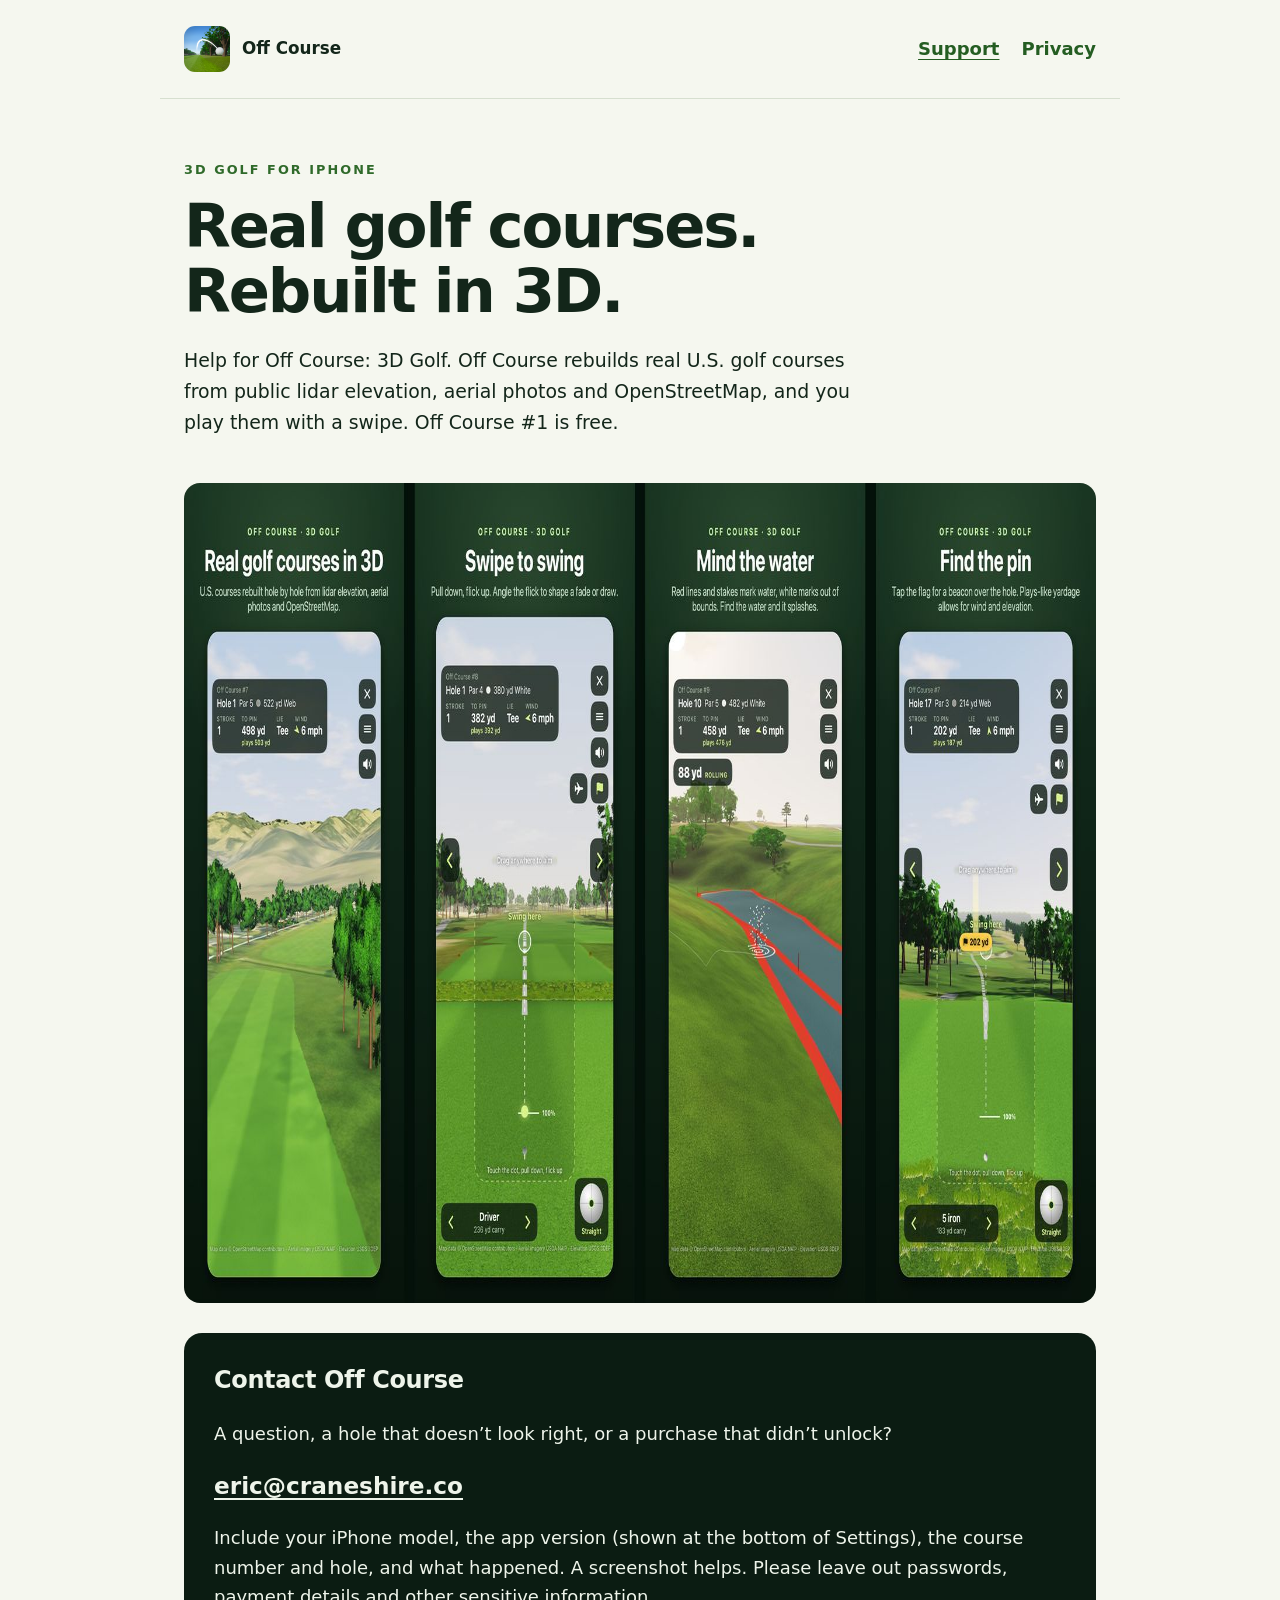
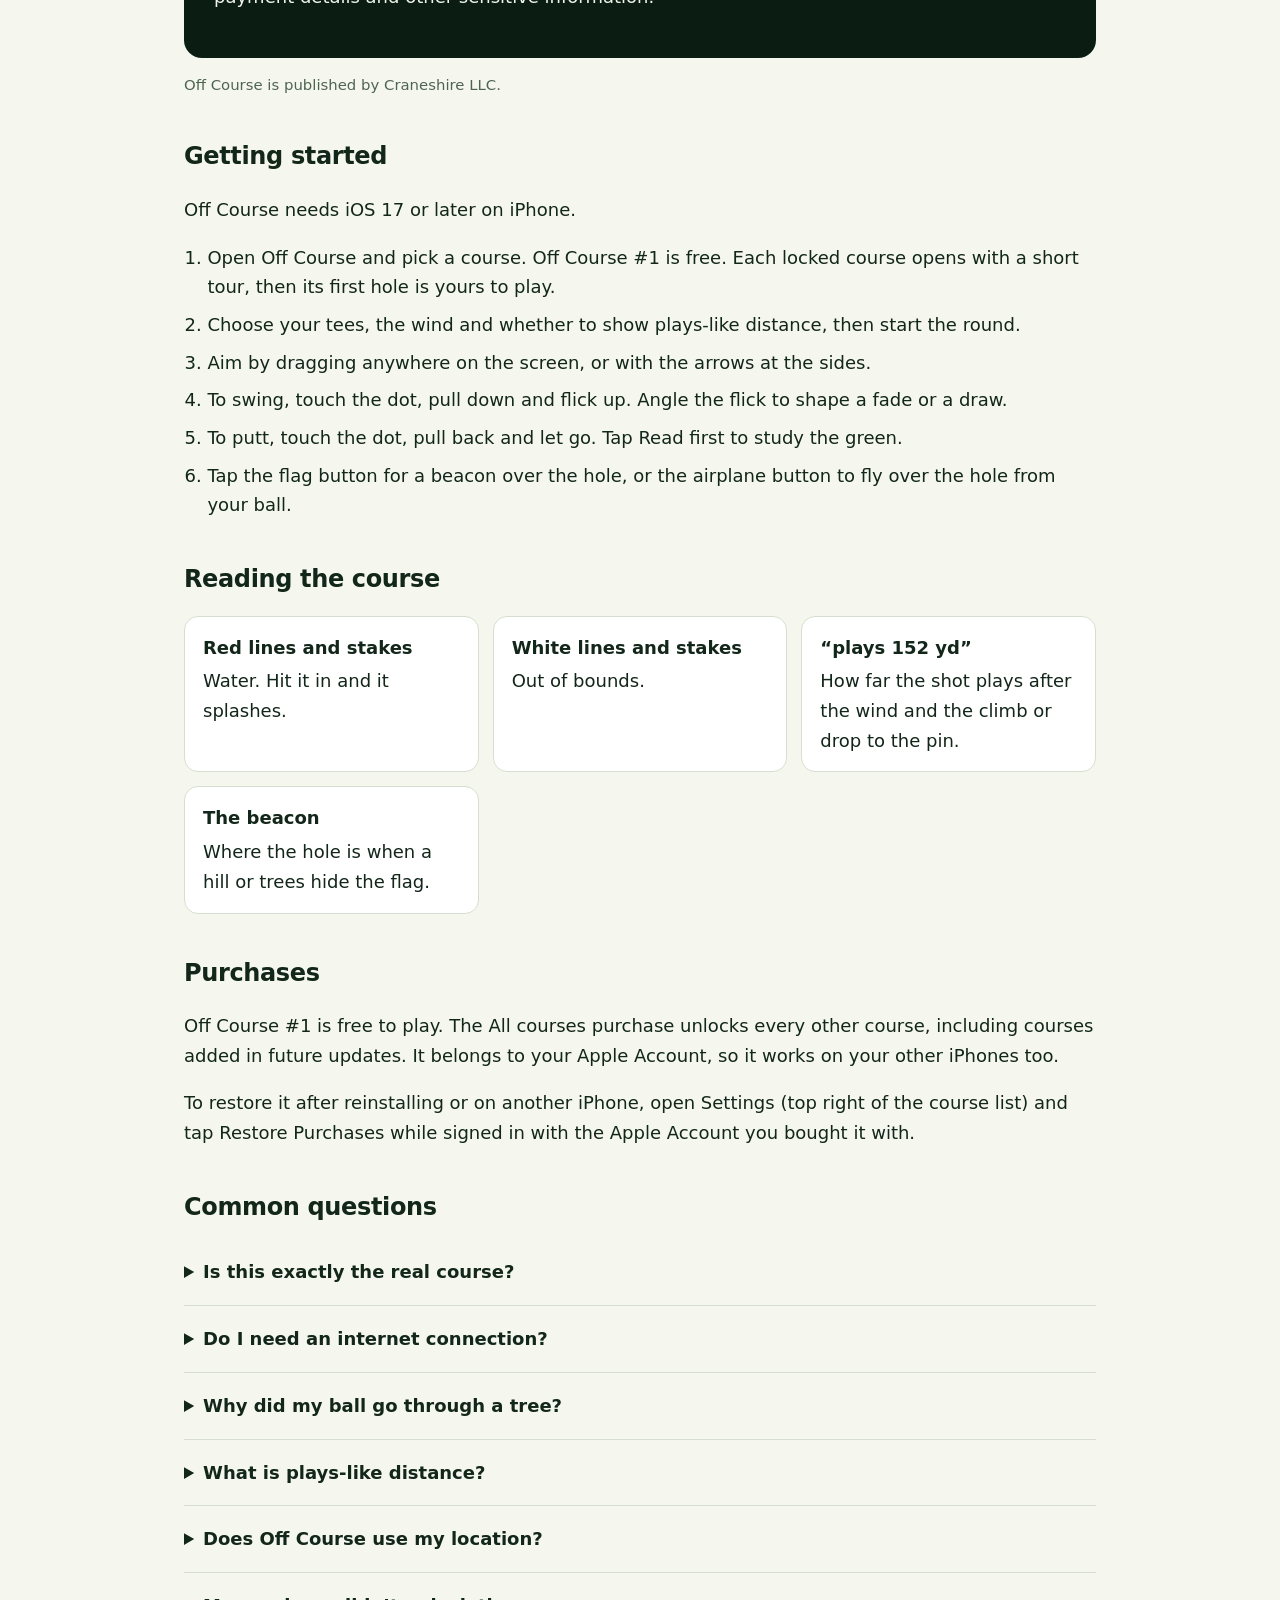
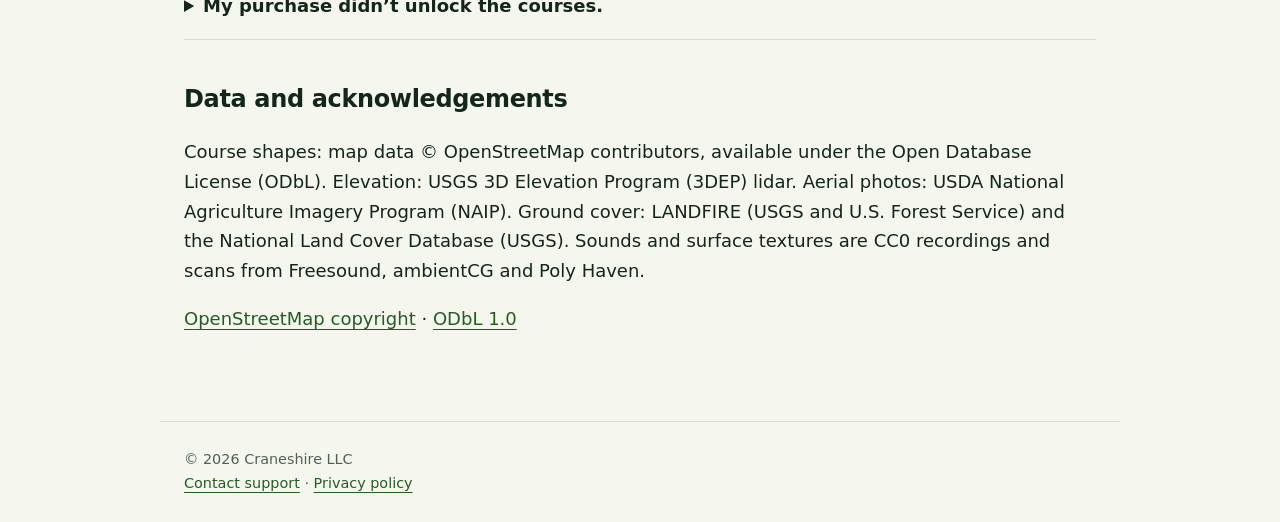
==== index.html @ 1bd62391 "Add Off Course support and privacy pages Support page with getting started, course markings, purchas" ====
<!doctype html>
<html lang="en"><head><meta charset="utf-8"><meta name="viewport" content="width=device-width,initial-scale=1">
<meta name="description" content="Support for Off Course: 3D Golf on iPhone. Real U.S. golf courses rebuilt in 3D from lidar and aerial photos, played with a swipe.">
<title>Support · Off Course: 3D Golf</title>
<link rel="icon" href="icon.png"><link rel="apple-touch-icon" href="icon.png"><link rel="stylesheet" href="style.css"></head><body>
<header><a class="brand" href="./"><img src="icon.png" alt=""><span>Off Course</span></a><nav aria-label="Main navigation"><a href="./" aria-current="page">Support</a><a href="privacy.html">Privacy</a></nav></header>
<main>
<section class="hero"><p class="eyebrow">3D golf for iPhone</p>
<h1>Real golf courses.<br>Rebuilt in 3D.</h1>
<p class="intro">Help for Off Course: 3D Golf. Off Course rebuilds real U.S. golf courses from public lidar elevation, aerial photos and OpenStreetMap, and you play them with a swipe. Off Course #1 is free.</p></section>
<img class="shot" src="screens.jpg" width="1562" height="820" alt="Four Off Course screens: a flyover of a course in the hills, the swing pad, a ball splashing into a creek marked with red stakes, and the beacon over the hole.">

<section class="contact"><h2>Contact Off Course</h2>
<p>A question, a hole that doesn’t look right, or a purchase that didn’t unlock?</p>
<a href="mailto:eric@craneshire.co?subject=Off%20Course%20support">eric@craneshire.co</a>
<p>Include your iPhone model, the app version (shown at the bottom of Settings), the course number and hole, and what happened. A screenshot helps. Please leave out passwords, payment details and other sensitive information.</p>
</section>
<p class="note">Off Course is published by Craneshire LLC.</p>

<section id="start"><h2>Getting started</h2>
<p>Off Course needs iOS 17 or later on iPhone.</p>
<ol class="steps">
<li>Open Off Course and pick a course. Off Course #1 is free. Each locked course opens with a short tour, then its first hole is yours to play.</li>
<li>Choose your tees, the wind and whether to show plays-like distance, then start the round.</li>
<li>Aim by dragging anywhere on the screen, or with the arrows at the sides.</li>
<li>To swing, touch the dot, pull down and flick up. Angle the flick to shape a fade or a draw.</li>
<li>To putt, touch the dot, pull back and let go. Tap Read first to study the green.</li>
<li>Tap the flag button for a beacon over the hole, or the airplane button to fly over the hole from your ball.</li>
</ol></section>

<section id="markings"><h2>Reading the course</h2>
<div class="keys">
<div class="key"><strong>Red lines and stakes</strong>Water. Hit it in and it splashes.</div>
<div class="key"><strong>White lines and stakes</strong>Out of bounds.</div>
<div class="key"><strong>“plays 152 yd”</strong>How far the shot plays after the wind and the climb or drop to the pin.</div>
<div class="key"><strong>The beacon</strong>Where the hole is when a hill or trees hide the flag.</div>
</div></section>

<section id="purchases"><h2>Purchases</h2>
<p>Off Course #1 is free to play. The All courses purchase unlocks every other course, including courses added in future updates. It belongs to your Apple Account, so it works on your other iPhones too.</p>
<p>To restore it after reinstalling or on another iPhone, open Settings (top right of the course list) and tap Restore Purchases while signed in with the Apple Account you bought it with.</p></section>

<h2>Common questions</h2>
<details><summary>Is this exactly the real course?</summary>
<p>Each course is rebuilt from public data: the ground from U.S. Geological Survey lidar, the fairways, greens, bunkers and water from OpenStreetMap, and the trees from aerial photos and lidar. Public maps can be incomplete or out of date, so a bunker, tree or green slope may differ from the course today. Green slopes and trees are approximate, and the pin is placed at random, not where it is on the day.</p>
<p>Courses are shown by number and nearby town. Off Course isn’t affiliated with or endorsed by any golf club.</p></details>
<details><summary>Do I need an internet connection?</summary>
<p>No. Every course is built into the app, so you can play anywhere. Buying or restoring the All courses purchase needs a connection.</p></details>
<details><summary>Why did my ball go through a tree?</summary>
<p>Trees aren’t solid walls. A ball that clips the edge of a tree can get through, a little slower. Hit the middle and it will probably meet a branch: some shots glance off, others get knocked down.</p></details>
<details><summary>What is plays-like distance?</summary>
<p>The distance a shot plays after the wind and the climb or drop to the pin, worked out with the same ball flight the game uses. The suggested club follows it. You can turn it off in the round setup or in the menu during a round.</p></details>
<details><summary>Does Off Course use my location?</summary>
<p>No. Off Course never asks for location access. See the <a href="privacy.html">privacy policy</a>.</p></details>
<details><summary>My purchase didn’t unlock the courses.</summary>
<p>Open Settings from the course list and tap Restore Purchases, signed in with the Apple Account you bought with. If the courses are still locked, email <a href="mailto:eric@craneshire.co?subject=Off%20Course%20purchase">eric@craneshire.co</a> with the date of the purchase.</p></details>

<section id="credits"><h2>Data and acknowledgements</h2>
<p>Course shapes: map data © OpenStreetMap contributors, available under the Open Database License (ODbL). Elevation: USGS 3D Elevation Program (3DEP) lidar. Aerial photos: USDA National Agriculture Imagery Program (NAIP). Ground cover: LANDFIRE (USGS and U.S. Forest Service) and the National Land Cover Database (USGS). Sounds and surface textures are CC0 recordings and scans from Freesound, ambientCG and Poly Haven.</p>
<p><a href="https://www.openstreetmap.org/copyright">OpenStreetMap copyright</a> · <a href="https://opendatacommons.org/licenses/odbl/1-0/">ODbL 1.0</a></p></section>
</main>
<footer>© 2026 Craneshire LLC<br><a href="mailto:eric@craneshire.co?subject=Off%20Course%20support">Contact support</a> · <a href="privacy.html">Privacy policy</a></footer></body></html>
---- style.css ----
:root{--bg:#04110a;--panel:#0b1c12;--line:#1f3626;--text:#eef4ea;--muted:#a8bda3;--accent:#d9f28a;--link:#d9f28a;--contact-bg:#d9f28a;--contact-text:#0b1c12;color-scheme:dark}
@media (prefers-color-scheme:light){:root{--bg:#f5f7ef;--panel:#ffffff;--line:#d6dfcf;--text:#13261a;--muted:#4f6450;--accent:#2f6a2a;--link:#245d22;--contact-bg:#0b1c12;--contact-text:#eef4ea;color-scheme:light}}
*{box-sizing:border-box}
body{margin:0;background:var(--bg);color:var(--text);font:18px/1.65 system-ui,-apple-system,sans-serif}
a{color:var(--link);text-underline-offset:4px}
a:hover{text-decoration-thickness:2px}
header,main,footer{max-width:960px;margin:auto;padding:26px 24px}
header{display:flex;align-items:center;justify-content:space-between;gap:20px;border-bottom:1px solid var(--line)}
.brand{display:flex;align-items:center;gap:12px;text-decoration:none;font-weight:750;color:var(--text);font-size:1.05rem}
.brand img{width:46px;height:46px;border-radius:11px}
nav{display:flex;gap:22px;font-weight:600}
nav a{text-decoration:none}
nav a[aria-current]{text-decoration:underline}
h1{font-size:clamp(2.3rem,6vw,3.8rem);letter-spacing:-.035em;line-height:1.06;margin:14px 0 22px}
h2{font-size:1.5rem;letter-spacing:-.015em;margin:40px 0 12px}
.eyebrow{letter-spacing:.16em;text-transform:uppercase;font-size:.8rem;font-weight:750;color:var(--accent);margin:0}
.intro{max-width:700px;font-size:1.18rem}
.hero{padding:34px 0 18px}
.shot{display:block;width:100%;max-width:960px;border-radius:16px;margin:8px 0 6px}
.contact{background:var(--contact-bg);color:var(--contact-text);padding:28px 30px;border-radius:18px;margin:30px 0 10px}
.contact h2{margin-top:0}
.contact a{color:var(--contact-text);font-weight:750;font-size:clamp(1.1rem,4vw,1.45rem);overflow-wrap:anywhere}
.steps{padding-left:1.3em}
li{margin:8px 0}
details{padding:18px 0;border-bottom:1px solid var(--line)}
summary{font-weight:700;cursor:pointer}
details p{max-width:760px;margin:10px 0 0}
.policy{max-width:780px}
.note{color:var(--muted);font-size:.93rem}
.keys{display:grid;grid-template-columns:repeat(auto-fit,minmax(240px,1fr));gap:14px;margin:16px 0}
.key{background:var(--panel);border:1px solid var(--line);border-radius:14px;padding:16px 18px}
.key strong{display:block;margin-bottom:4px}
footer{border-top:1px solid var(--line);color:var(--muted);font-size:.9rem;margin-top:44px}
@media (max-width:560px){header,main,footer{padding:18px 16px}header{flex-direction:column;align-items:flex-start}.contact{padding:22px}}
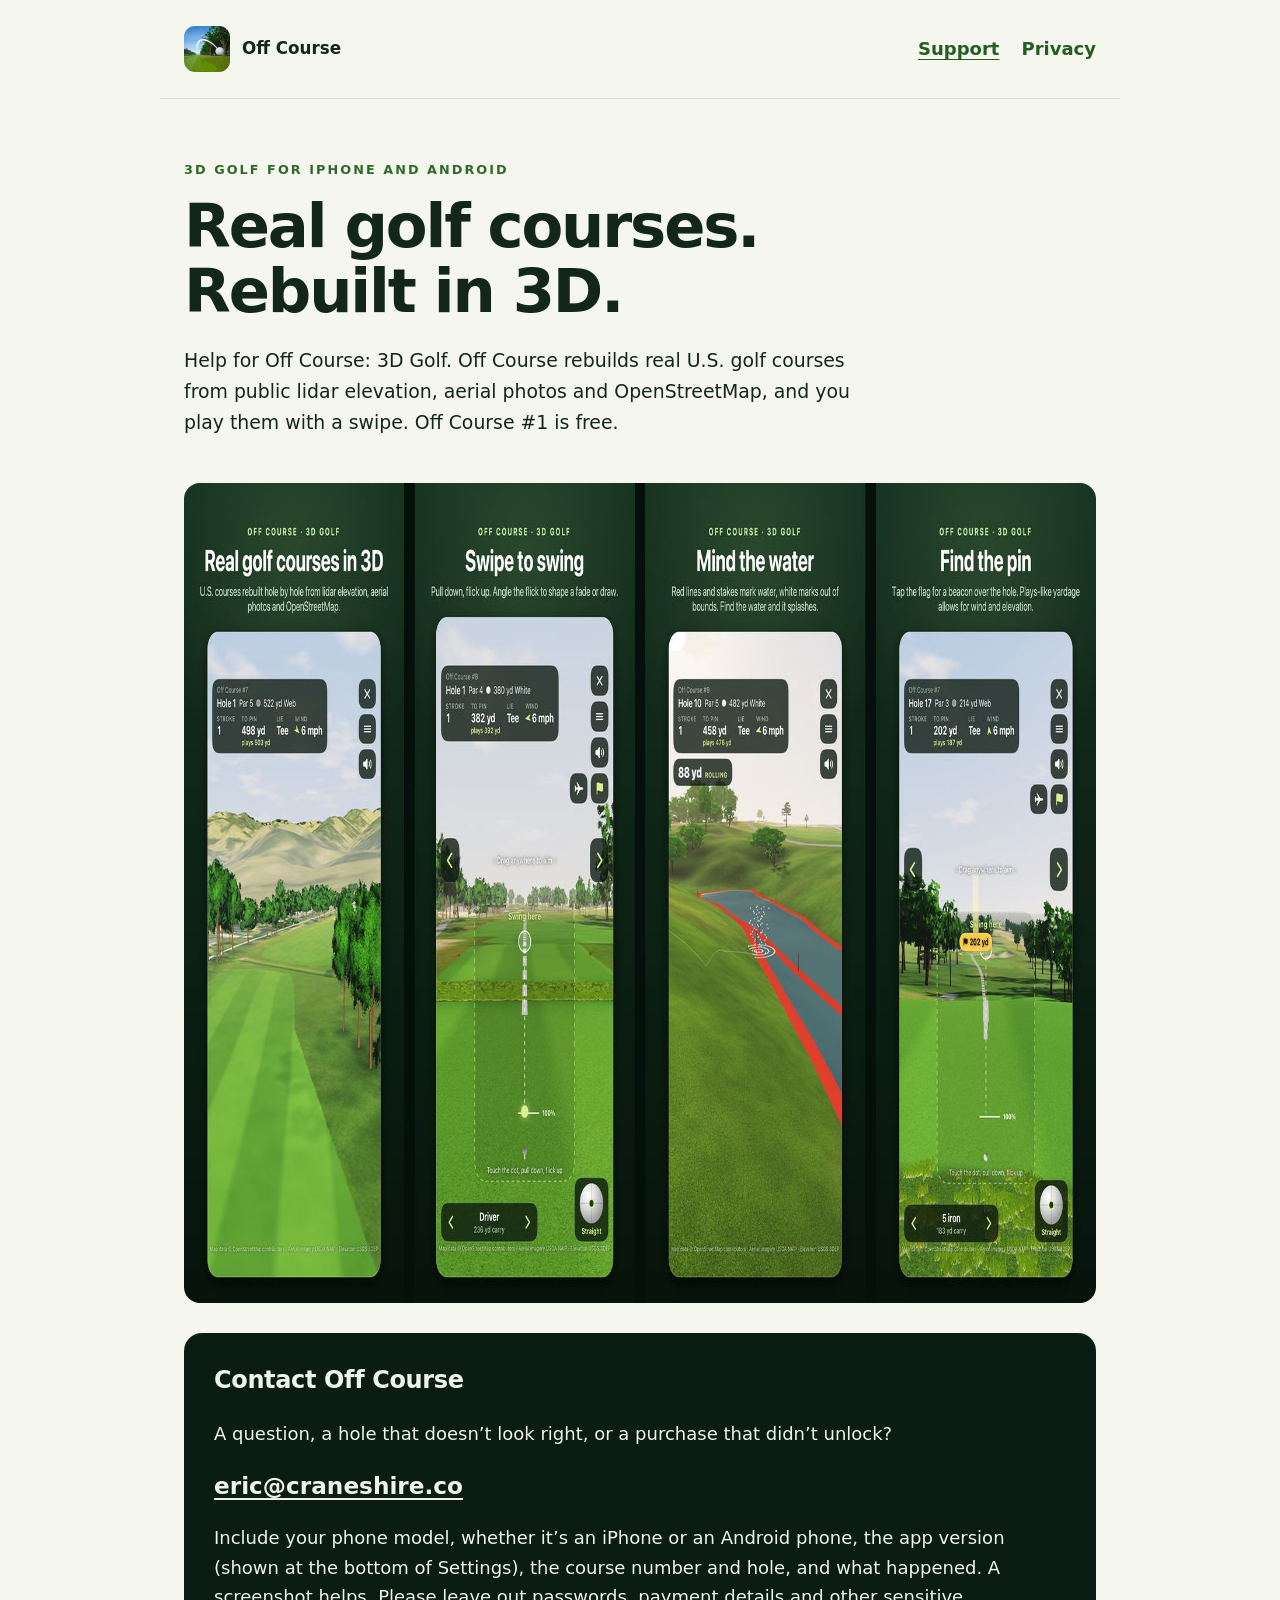
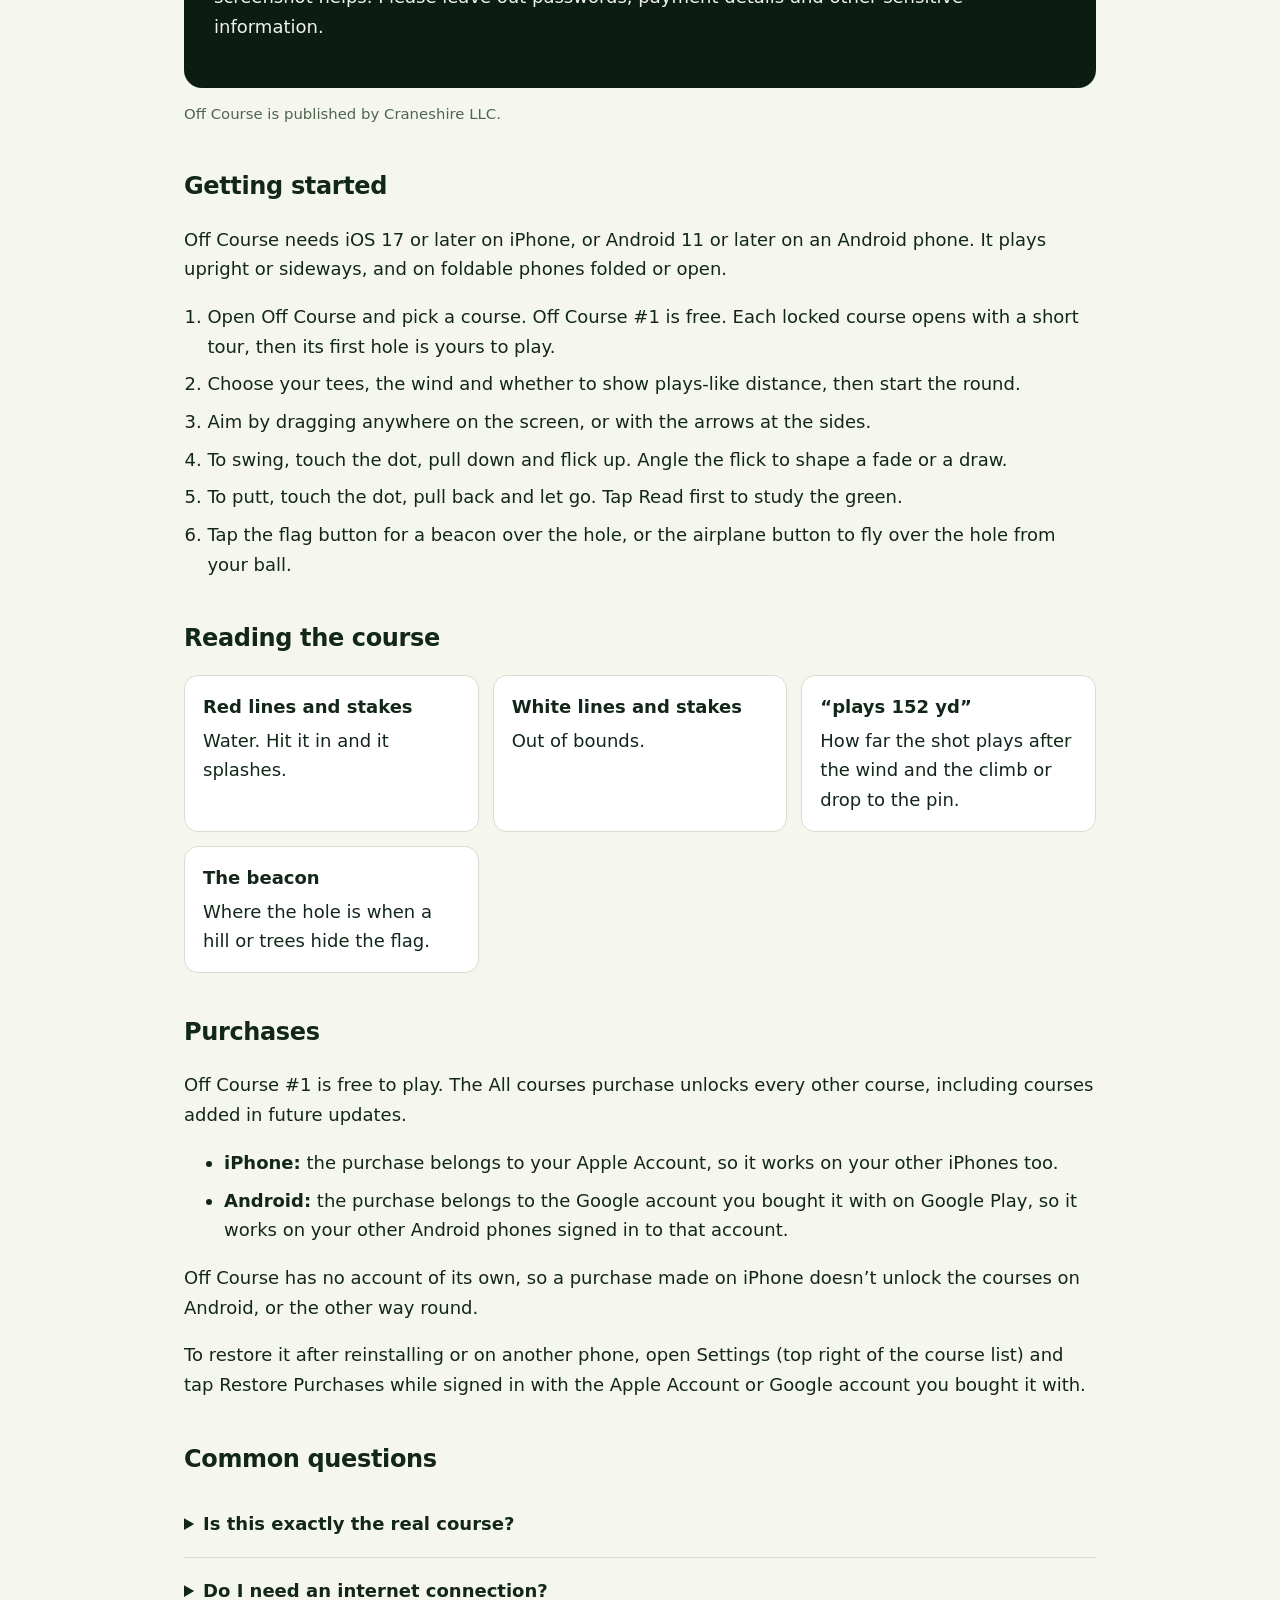
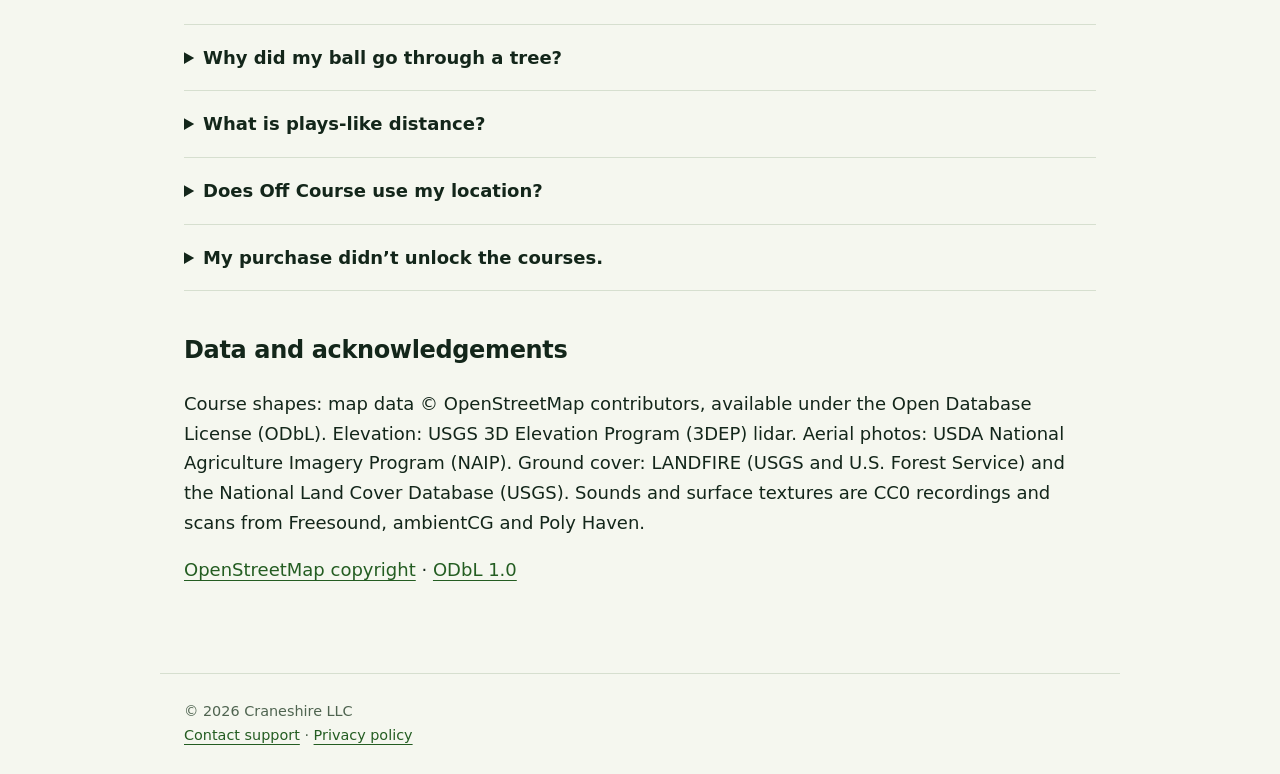
==== commit 39ebc205: "Add Android to the Off Course support and privacy pages Support: iPhone and Android requirements (iO" ====
--- a/index.html
+++ b/index.html
@@ -1,11 +1,11 @@
 <!doctype html>
 <html lang="en"><head><meta charset="utf-8"><meta name="viewport" content="width=device-width,initial-scale=1">
-<meta name="description" content="Support for Off Course: 3D Golf on iPhone. Real U.S. golf courses rebuilt in 3D from lidar and aerial photos, played with a swipe.">
+<meta name="description" content="Support for Off Course: 3D Golf on iPhone and Android. Real U.S. golf courses rebuilt in 3D from lidar and aerial photos, played with a swipe.">
 <title>Support · Off Course: 3D Golf</title>
 <link rel="icon" href="icon.png"><link rel="apple-touch-icon" href="icon.png"><link rel="stylesheet" href="style.css"></head><body>
 <header><a class="brand" href="./"><img src="icon.png" alt=""><span>Off Course</span></a><nav aria-label="Main navigation"><a href="./" aria-current="page">Support</a><a href="privacy.html">Privacy</a></nav></header>
 <main>
-<section class="hero"><p class="eyebrow">3D golf for iPhone</p>
+<section class="hero"><p class="eyebrow">3D golf for iPhone and Android</p>
 <h1>Real golf courses.<br>Rebuilt in 3D.</h1>
 <p class="intro">Help for Off Course: 3D Golf. Off Course rebuilds real U.S. golf courses from public lidar elevation, aerial photos and OpenStreetMap, and you play them with a swipe. Off Course #1 is free.</p></section>
 <img class="shot" src="screens.jpg" width="1562" height="820" alt="Four Off Course screens: a flyover of a course in the hills, the swing pad, a ball splashing into a creek marked with red stakes, and the beacon over the hole.">
@@ -13,12 +13,12 @@
 <section class="contact"><h2>Contact Off Course</h2>
 <p>A question, a hole that doesn’t look right, or a purchase that didn’t unlock?</p>
 <a href="mailto:eric@craneshire.co?subject=Off%20Course%20support">eric@craneshire.co</a>
-<p>Include your iPhone model, the app version (shown at the bottom of Settings), the course number and hole, and what happened. A screenshot helps. Please leave out passwords, payment details and other sensitive information.</p>
+<p>Include your phone model, whether it’s an iPhone or an Android phone, the app version (shown at the bottom of Settings), the course number and hole, and what happened. A screenshot helps. Please leave out passwords, payment details and other sensitive information.</p>
 </section>
 <p class="note">Off Course is published by Craneshire LLC.</p>
 
 <section id="start"><h2>Getting started</h2>
-<p>Off Course needs iOS 17 or later on iPhone.</p>
+<p>Off Course needs iOS 17 or later on iPhone, or Android 11 or later on an Android phone. It plays upright or sideways, and on foldable phones folded or open.</p>
 <ol class="steps">
 <li>Open Off Course and pick a course. Off Course #1 is free. Each locked course opens with a short tour, then its first hole is yours to play.</li>
 <li>Choose your tees, the wind and whether to show plays-like distance, then start the round.</li>
@@ -37,8 +37,13 @@
 </div></section>
 
 <section id="purchases"><h2>Purchases</h2>
-<p>Off Course #1 is free to play. The All courses purchase unlocks every other course, including courses added in future updates. It belongs to your Apple Account, so it works on your other iPhones too.</p>
-<p>To restore it after reinstalling or on another iPhone, open Settings (top right of the course list) and tap Restore Purchases while signed in with the Apple Account you bought it with.</p></section>
+<p>Off Course #1 is free to play. The All courses purchase unlocks every other course, including courses added in future updates.</p>
+<ul>
+<li><strong>iPhone:</strong> the purchase belongs to your Apple Account, so it works on your other iPhones too.</li>
+<li><strong>Android:</strong> the purchase belongs to the Google account you bought it with on Google Play, so it works on your other Android phones signed in to that account.</li>
+</ul>
+<p>Off Course has no account of its own, so a purchase made on iPhone doesn’t unlock the courses on Android, or the other way round.</p>
+<p>To restore it after reinstalling or on another phone, open Settings (top right of the course list) and tap Restore Purchases while signed in with the Apple Account or Google account you bought it with.</p></section>
 
 <h2>Common questions</h2>
 <details><summary>Is this exactly the real course?</summary>
@@ -53,7 +58,7 @@
 <details><summary>Does Off Course use my location?</summary>
 <p>No. Off Course never asks for location access. See the <a href="privacy.html">privacy policy</a>.</p></details>
 <details><summary>My purchase didn’t unlock the courses.</summary>
-<p>Open Settings from the course list and tap Restore Purchases, signed in with the Apple Account you bought with. If the courses are still locked, email <a href="mailto:eric@craneshire.co?subject=Off%20Course%20purchase">eric@craneshire.co</a> with the date of the purchase.</p></details>
+<p>Open Settings from the course list and tap Restore Purchases, signed in with the Apple Account or Google account you bought with. A purchase on one platform doesn’t carry over to the other. If the courses are still locked, email <a href="mailto:eric@craneshire.co?subject=Off%20Course%20purchase">eric@craneshire.co</a> with the date of the purchase.</p></details>
 
 <section id="credits"><h2>Data and acknowledgements</h2>
 <p>Course shapes: map data © OpenStreetMap contributors, available under the Open Database License (ODbL). Elevation: USGS 3D Elevation Program (3DEP) lidar. Aerial photos: USDA National Agriculture Imagery Program (NAIP). Ground cover: LANDFIRE (USGS and U.S. Forest Service) and the National Land Cover Database (USGS). Sounds and surface textures are CC0 recordings and scans from Freesound, ambientCG and Poly Haven.</p>
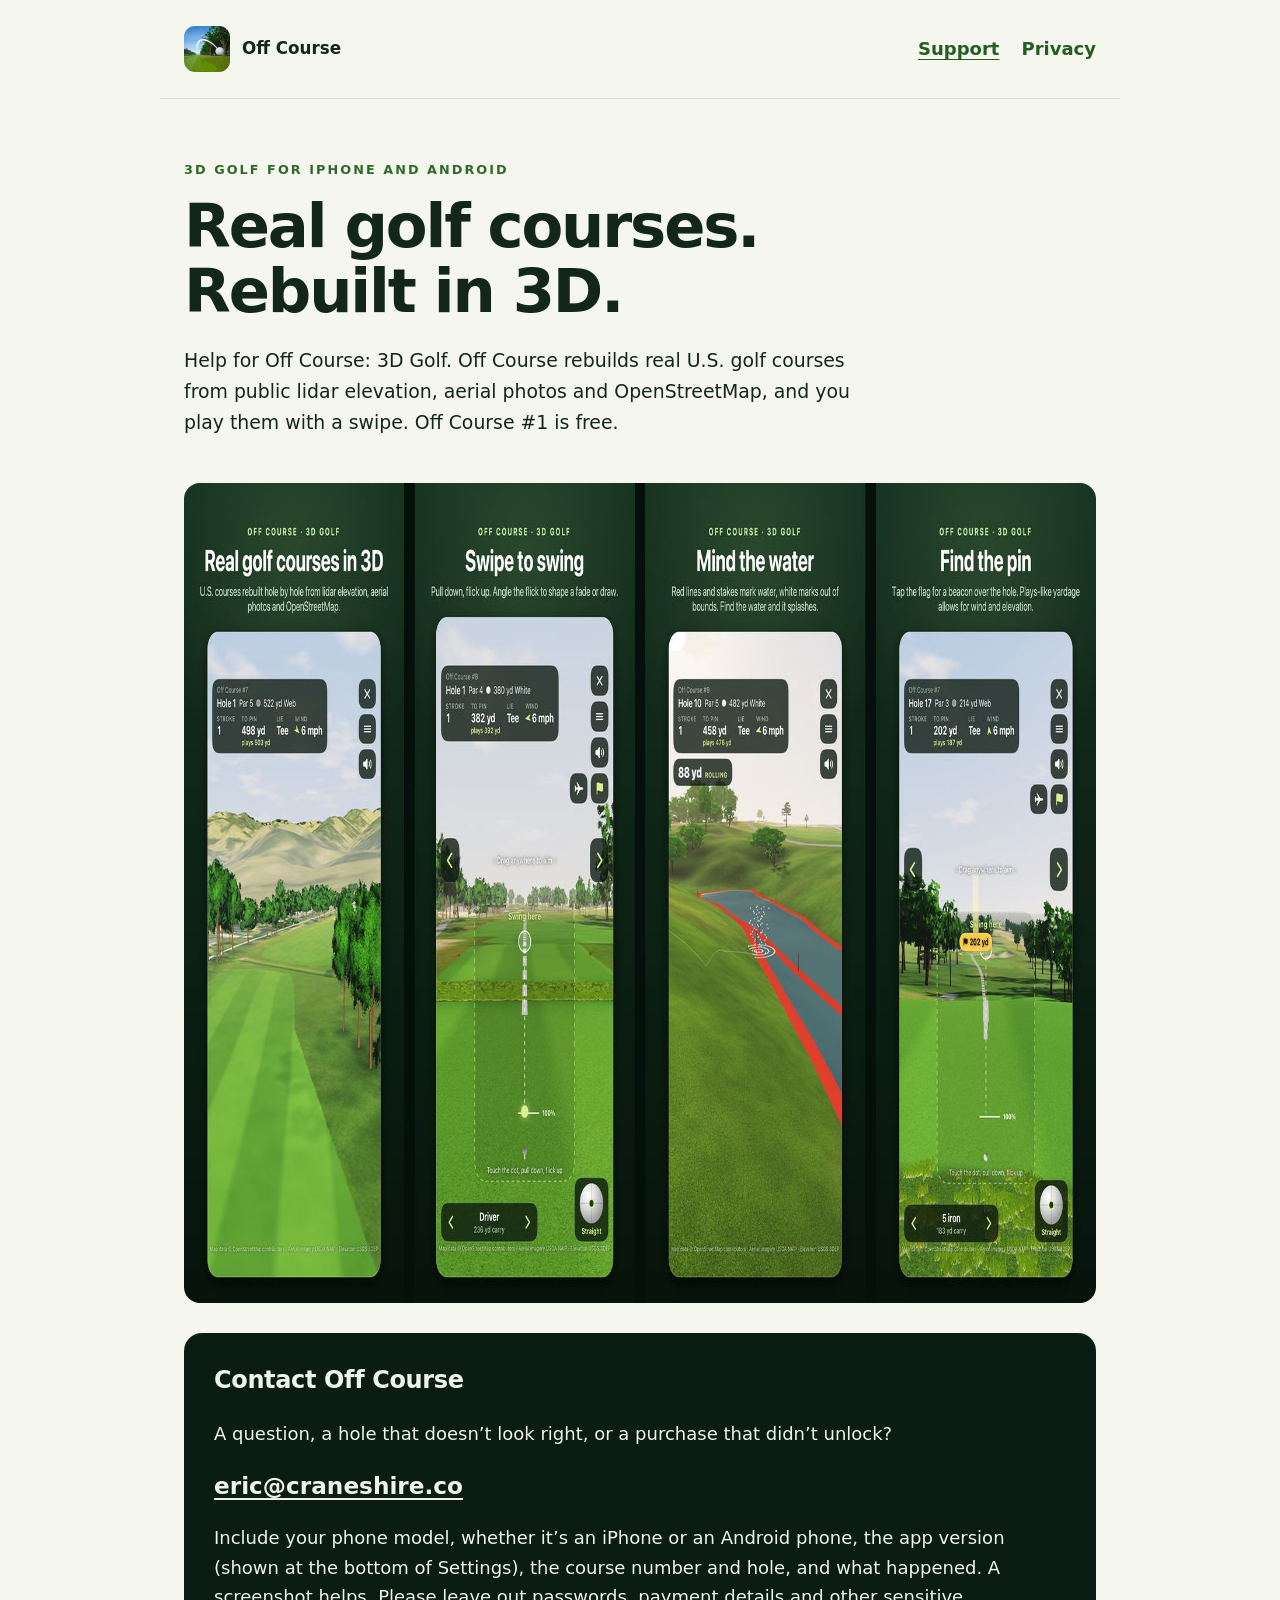
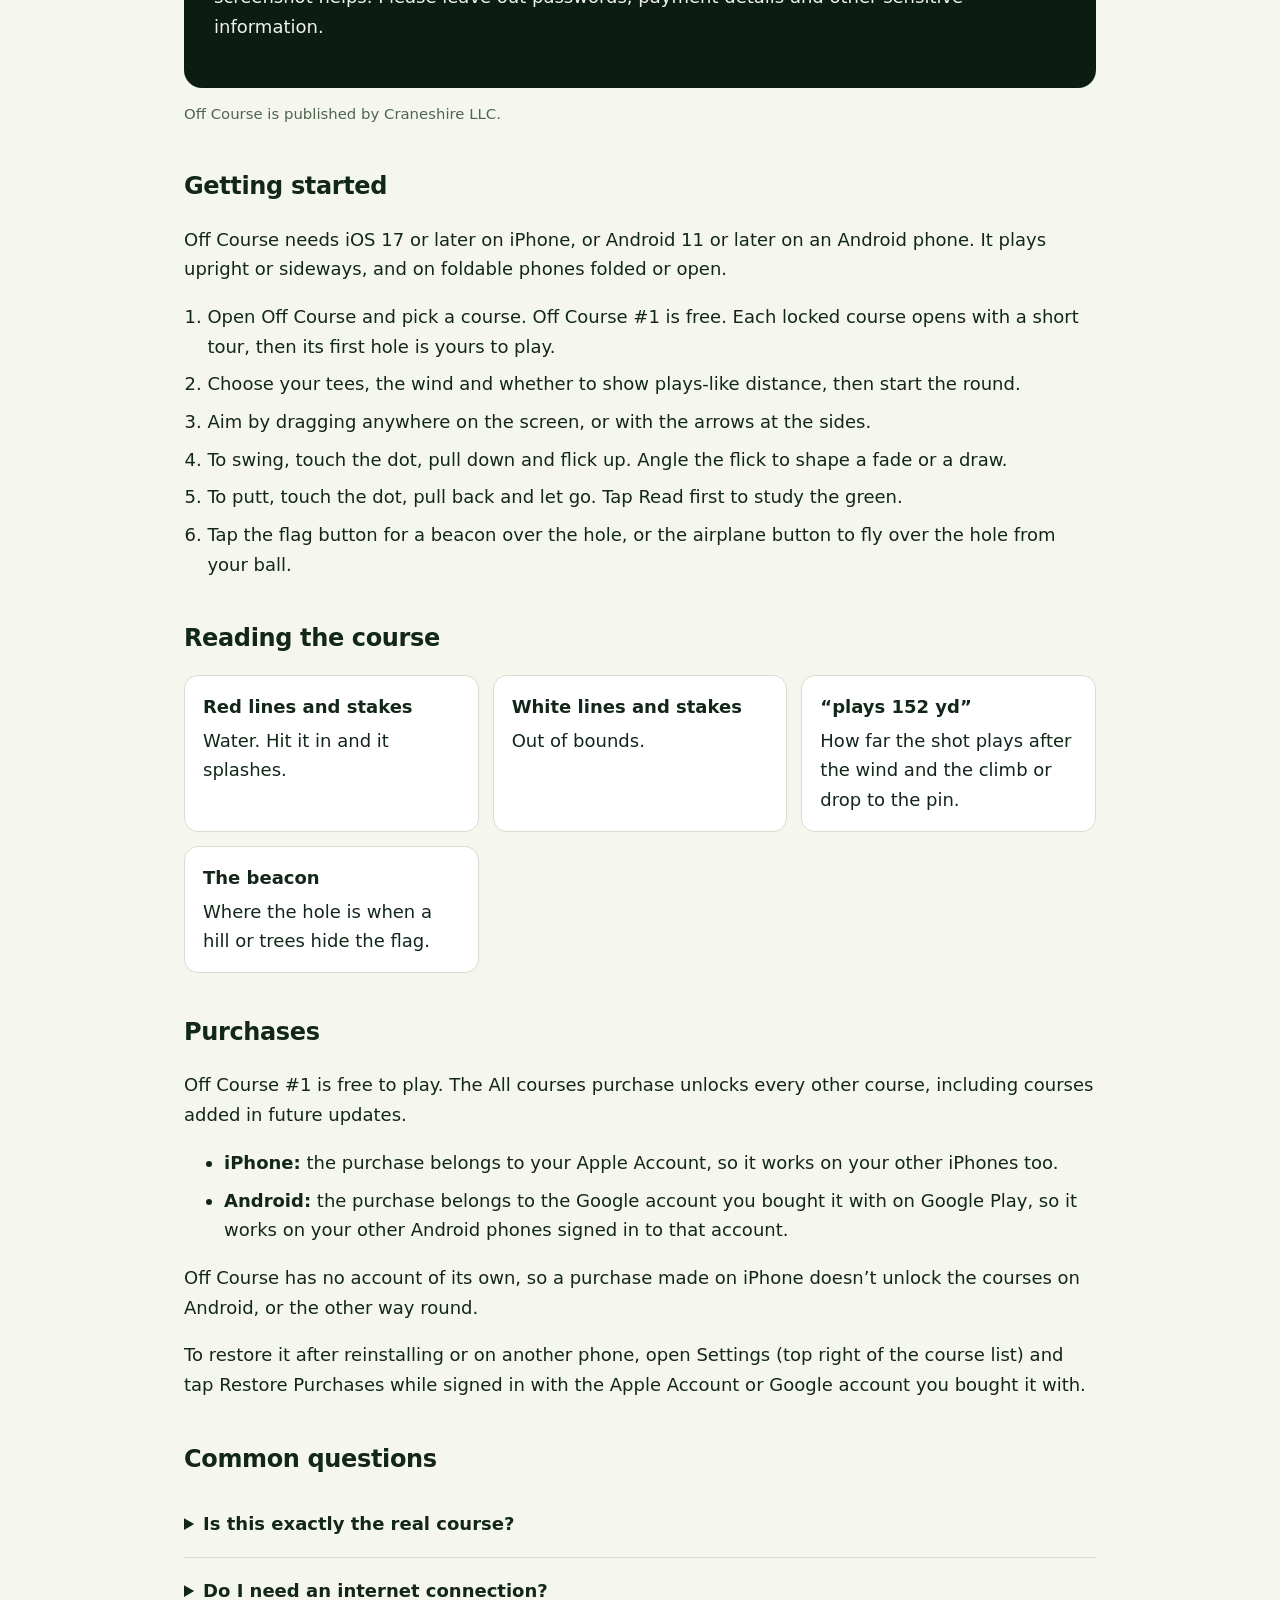
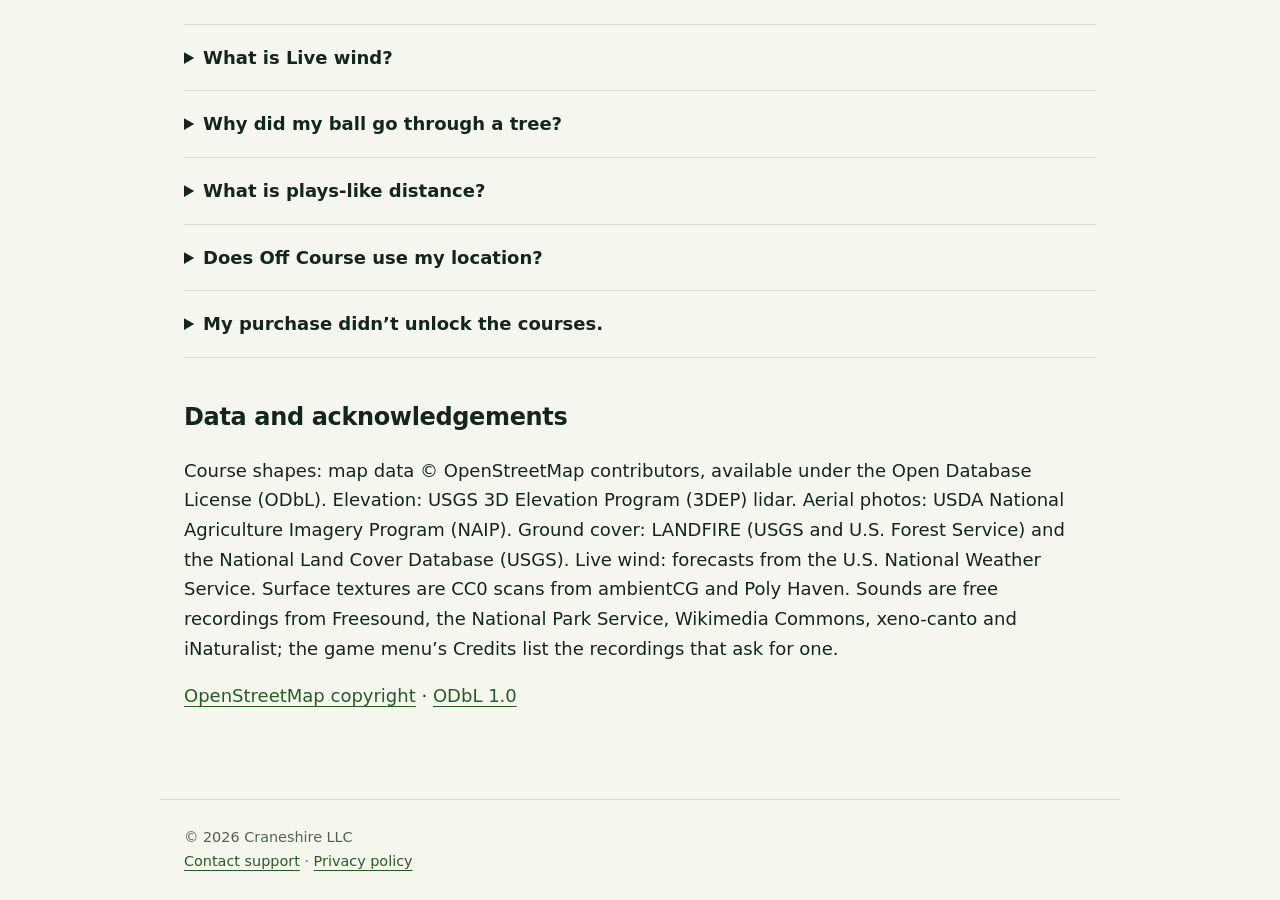
==== commit 25adc10a: "Describe Live wind and the 1.1 sound credits Off Course 1.1 adds Live wind, which asks the U.S. Nati" ====
--- a/index.html
+++ b/index.html
@@ -50,18 +50,20 @@
 <p>Each course is rebuilt from public data: the ground from U.S. Geological Survey lidar, the fairways, greens, bunkers and water from OpenStreetMap, and the trees from aerial photos and lidar. Public maps can be incomplete or out of date, so a bunker, tree or green slope may differ from the course today. Green slopes and trees are approximate, and the pin is placed at random, not where it is on the day.</p>
 <p>Courses are shown by number and nearby town. Off Course isn’t affiliated with or endorsed by any golf club.</p></details>
 <details><summary>Do I need an internet connection?</summary>
-<p>No. Every course is built into the app, so you can play anywhere. Buying or restoring the All courses purchase needs a connection.</p></details>
+<p>No. Every course is built into the app, so you can play anywhere. Buying or restoring the All courses purchase needs a connection, and so does checking Live wind (below).</p></details>
+<details><summary>What is Live wind?</summary>
+<p>From version 1.1, Live is a wind choice next to the four set winds. It plays the real wind at the course right now, from the U.S. National Weather Service forecast for the course’s location, and keeps it for the round. Checking the forecast needs a connection; a forecast checked in the last 12 hours still works offline. If there’s no forecast, the round plays Light breeze from the west and says so.</p></details>
 <details><summary>Why did my ball go through a tree?</summary>
 <p>Trees aren’t solid walls. A ball that clips the edge of a tree can get through, a little slower. Hit the middle and it will probably meet a branch: some shots glance off, others get knocked down.</p></details>
 <details><summary>What is plays-like distance?</summary>
 <p>The distance a shot plays after the wind and the climb or drop to the pin, worked out with the same ball flight the game uses. The suggested club follows it. You can turn it off in the round setup or in the menu during a round.</p></details>
 <details><summary>Does Off Course use my location?</summary>
-<p>No. Off Course never asks for location access. See the <a href="privacy.html">privacy policy</a>.</p></details>
+<p>No. Off Course never asks for location access. Live wind uses the course’s location, not yours. See the <a href="privacy.html">privacy policy</a>.</p></details>
 <details><summary>My purchase didn’t unlock the courses.</summary>
 <p>Open Settings from the course list and tap Restore Purchases, signed in with the Apple Account or Google account you bought with. A purchase on one platform doesn’t carry over to the other. If the courses are still locked, email <a href="mailto:eric@craneshire.co?subject=Off%20Course%20purchase">eric@craneshire.co</a> with the date of the purchase.</p></details>
 
 <section id="credits"><h2>Data and acknowledgements</h2>
-<p>Course shapes: map data © OpenStreetMap contributors, available under the Open Database License (ODbL). Elevation: USGS 3D Elevation Program (3DEP) lidar. Aerial photos: USDA National Agriculture Imagery Program (NAIP). Ground cover: LANDFIRE (USGS and U.S. Forest Service) and the National Land Cover Database (USGS). Sounds and surface textures are CC0 recordings and scans from Freesound, ambientCG and Poly Haven.</p>
+<p>Course shapes: map data © OpenStreetMap contributors, available under the Open Database License (ODbL). Elevation: USGS 3D Elevation Program (3DEP) lidar. Aerial photos: USDA National Agriculture Imagery Program (NAIP). Ground cover: LANDFIRE (USGS and U.S. Forest Service) and the National Land Cover Database (USGS). Live wind: forecasts from the U.S. National Weather Service. Surface textures are CC0 scans from ambientCG and Poly Haven. Sounds are free recordings from Freesound, the National Park Service, Wikimedia Commons, xeno-canto and iNaturalist; the game menu’s Credits list the recordings that ask for one.</p>
 <p><a href="https://www.openstreetmap.org/copyright">OpenStreetMap copyright</a> · <a href="https://opendatacommons.org/licenses/odbl/1-0/">ODbL 1.0</a></p></section>
 </main>
 <footer>© 2026 Craneshire LLC<br><a href="mailto:eric@craneshire.co?subject=Off%20Course%20support">Contact support</a> · <a href="privacy.html">Privacy policy</a></footer></body></html>
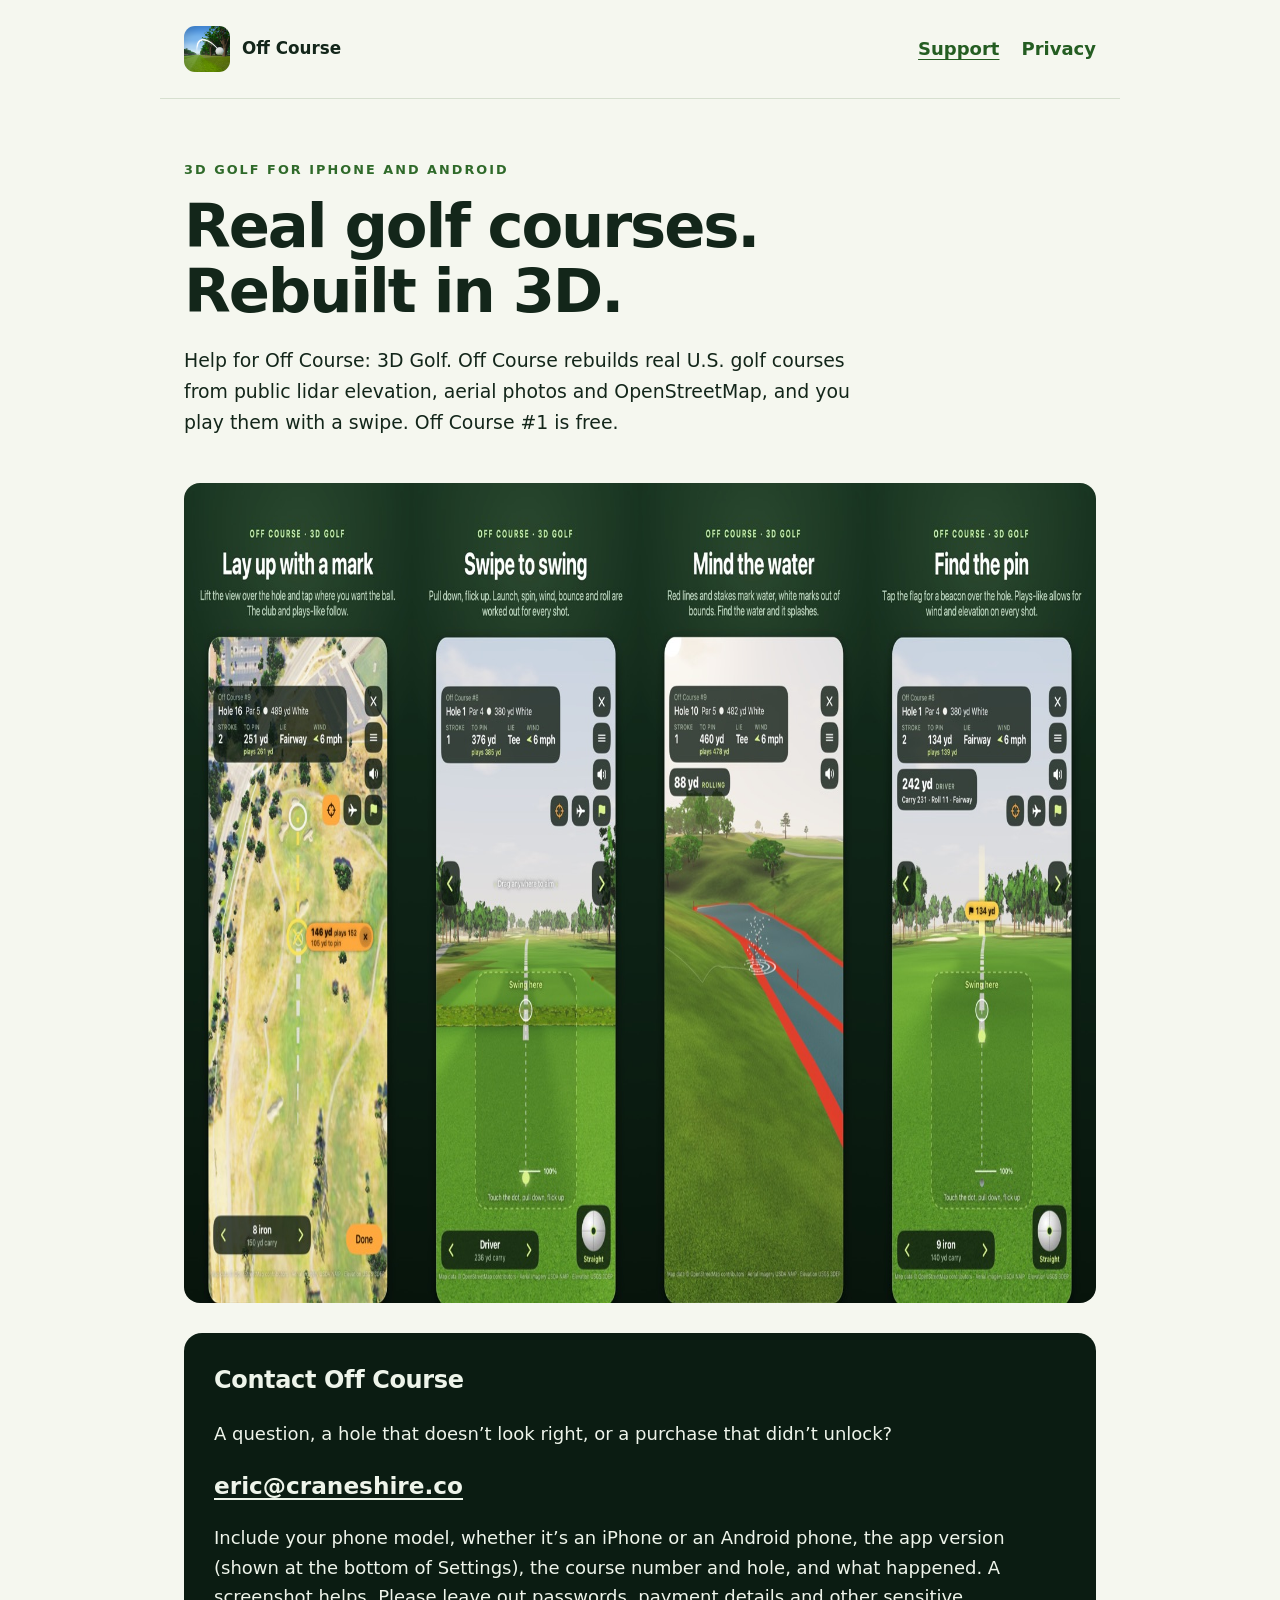
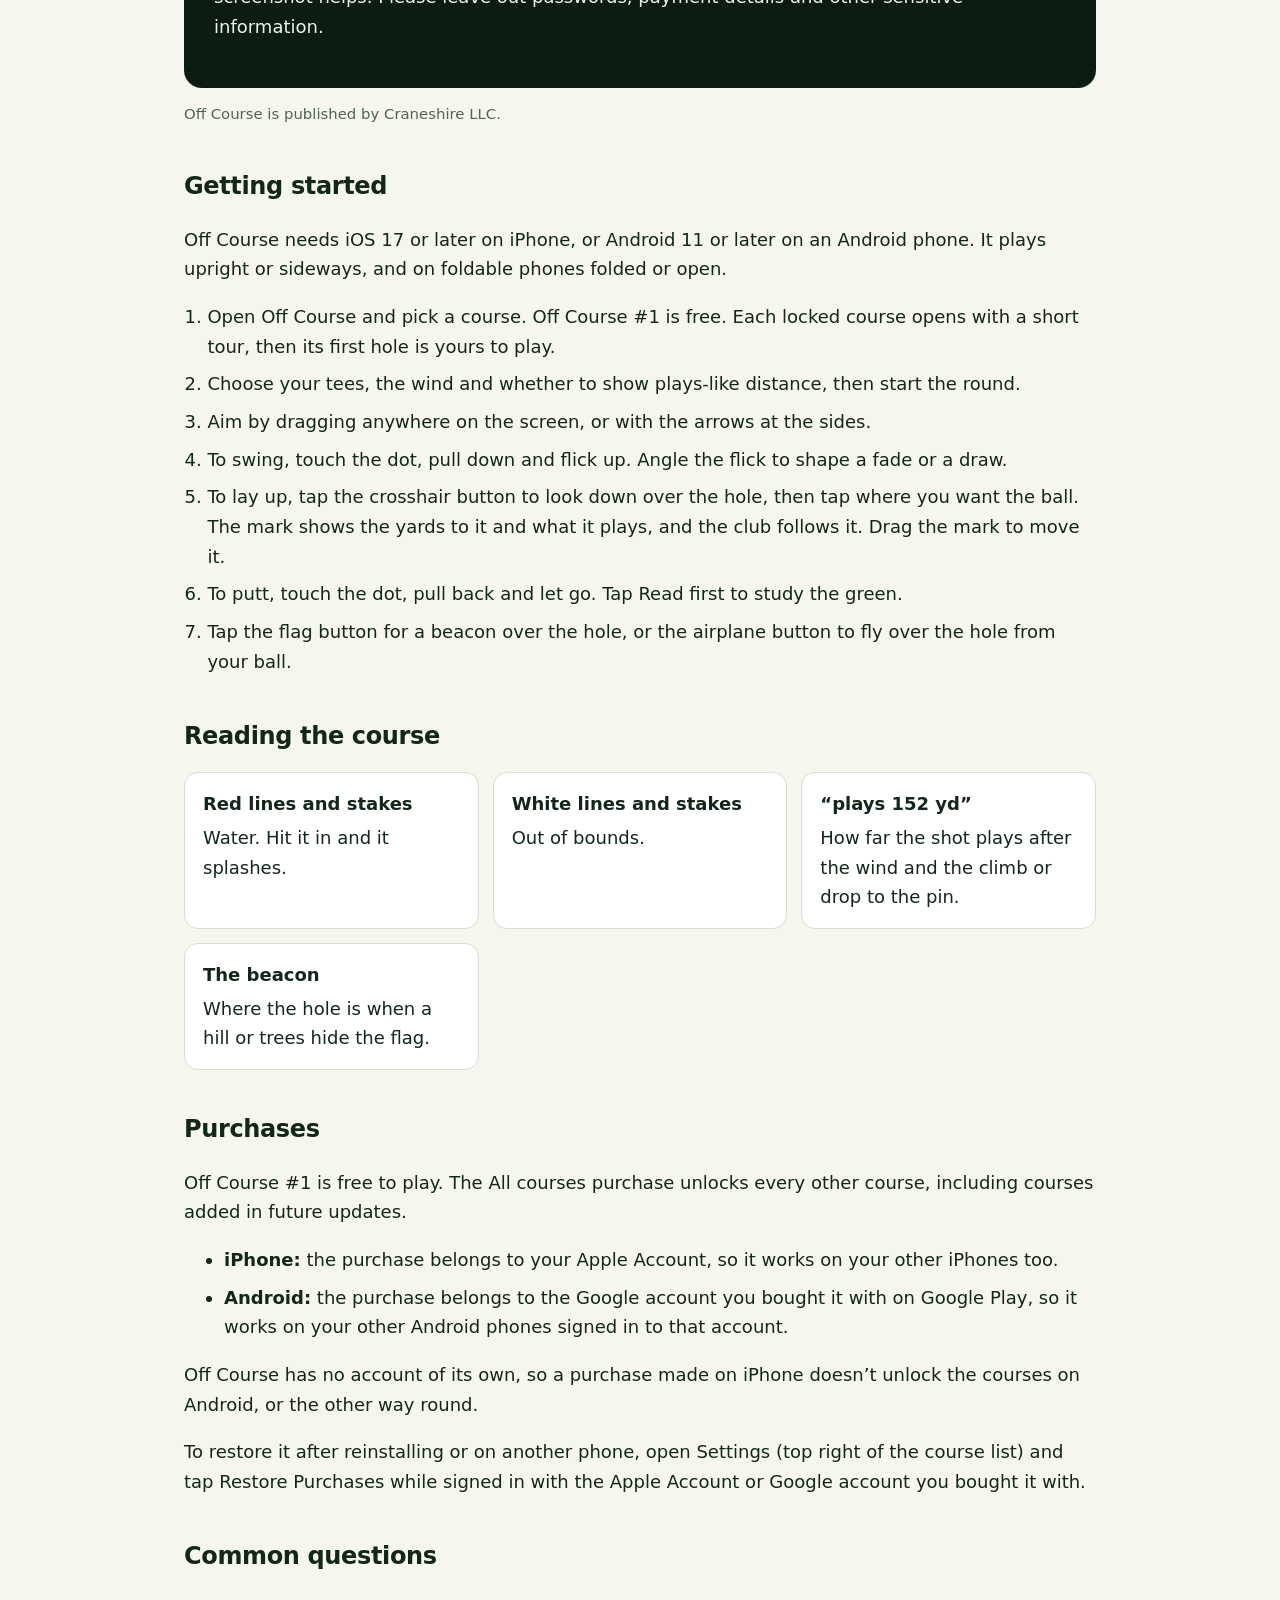
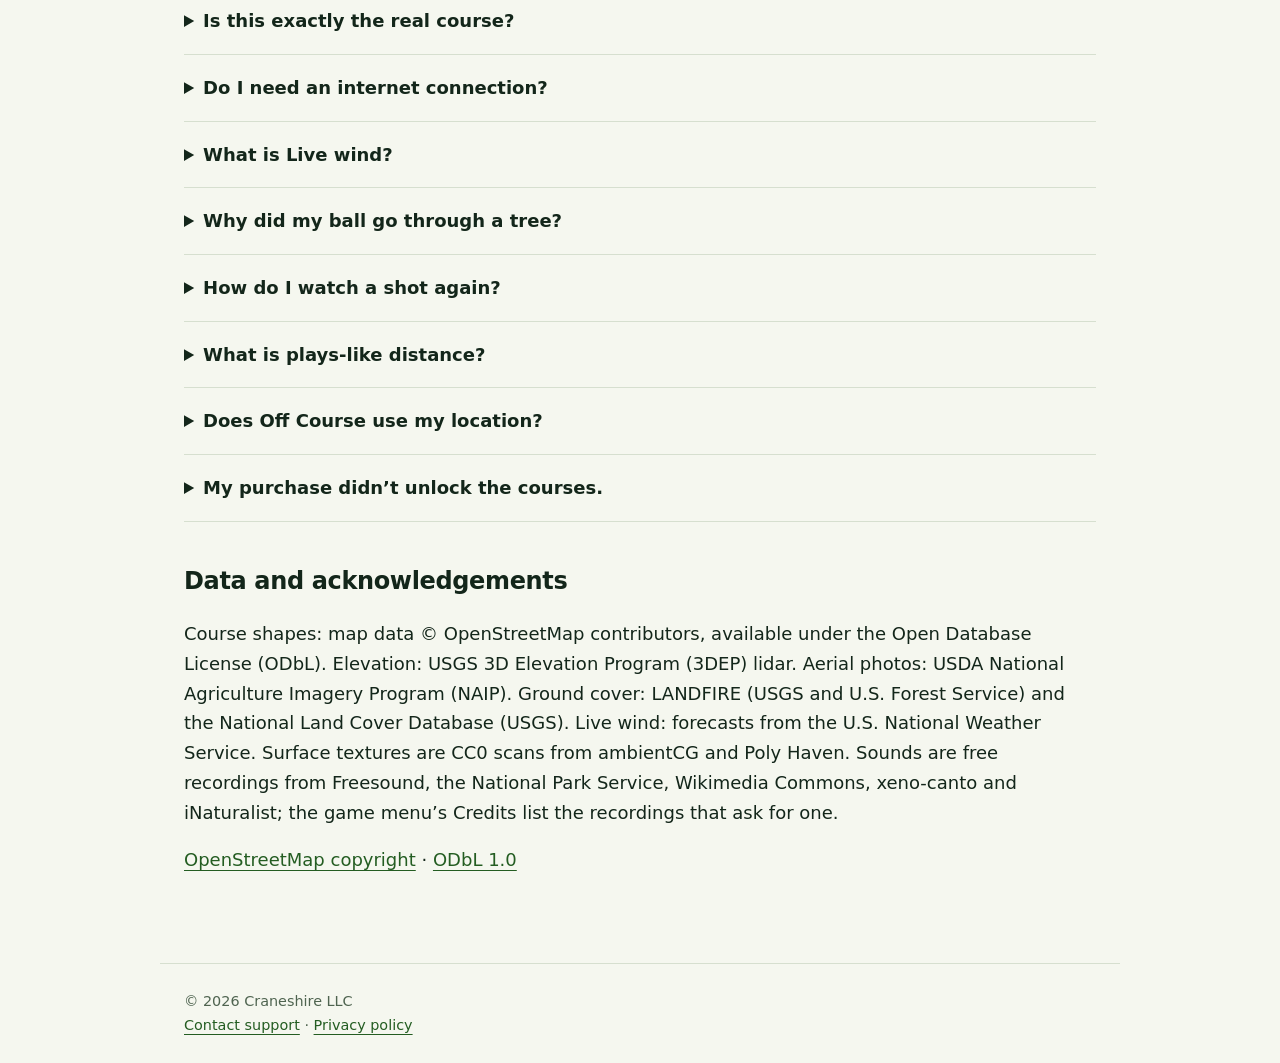
==== commit 9ceaf6bb: "Show lay-ups on the support page, and say how replays work The screens image now shows the lay-up ma" ====
--- a/index.html
+++ b/index.html
@@ -8,7 +8,7 @@
 <section class="hero"><p class="eyebrow">3D golf for iPhone and Android</p>
 <h1>Real golf courses.<br>Rebuilt in 3D.</h1>
 <p class="intro">Help for Off Course: 3D Golf. Off Course rebuilds real U.S. golf courses from public lidar elevation, aerial photos and OpenStreetMap, and you play them with a swipe. Off Course #1 is free.</p></section>
-<img class="shot" src="screens.jpg" width="1562" height="820" alt="Four Off Course screens: a flyover of a course in the hills, the swing pad, a ball splashing into a creek marked with red stakes, and the beacon over the hole.">
+<img class="shot" src="screens.jpg" width="1562" height="820" alt="Four Off Course screens: the view over a hole with a lay up mark, the swing pad, a ball splashing into a creek marked with red stakes, and the beacon over the hole.">
 
 <section class="contact"><h2>Contact Off Course</h2>
 <p>A question, a hole that doesn’t look right, or a purchase that didn’t unlock?</p>
@@ -24,6 +24,7 @@
 <li>Choose your tees, the wind and whether to show plays-like distance, then start the round.</li>
 <li>Aim by dragging anywhere on the screen, or with the arrows at the sides.</li>
 <li>To swing, touch the dot, pull down and flick up. Angle the flick to shape a fade or a draw.</li>
+<li>To lay up, tap the crosshair button to look down over the hole, then tap where you want the ball. The mark shows the yards to it and what it plays, and the club follows it. Drag the mark to move it.</li>
 <li>To putt, touch the dot, pull back and let go. Tap Read first to study the green.</li>
 <li>Tap the flag button for a beacon over the hole, or the airplane button to fly over the hole from your ball.</li>
 </ol></section>
@@ -55,6 +56,8 @@
 <p>From version 1.1, Live is a wind choice next to the four set winds. It plays the real wind at the course right now, from the U.S. National Weather Service forecast for the course’s location, and keeps it for the round. Checking the forecast needs a connection; a forecast checked in the last 12 hours still works offline. If there’s no forecast, the round plays Light breeze from the west and says so.</p></details>
 <details><summary>Why did my ball go through a tree?</summary>
 <p>Trees aren’t solid walls. A ball that clips the edge of a tree can get through, a little slower. Hit the middle and it will probably meet a branch: some shots glance off, others get knocked down.</p></details>
+<details><summary>How do I watch a shot again?</summary>
+<p>After each hole, the scorecard has Replay and Slow beside every shot, and the menu has Replay last shot and Slow-motion replay. Tap Stop replay, or anywhere on the course, to stop one. To hide replays, turn off Shot replays on the setup screen or in the menu.</p></details>
 <details><summary>What is plays-like distance?</summary>
 <p>The distance a shot plays after the wind and the climb or drop to the pin, worked out with the same ball flight the game uses. The suggested club follows it. You can turn it off in the round setup or in the menu during a round.</p></details>
 <details><summary>Does Off Course use my location?</summary>
